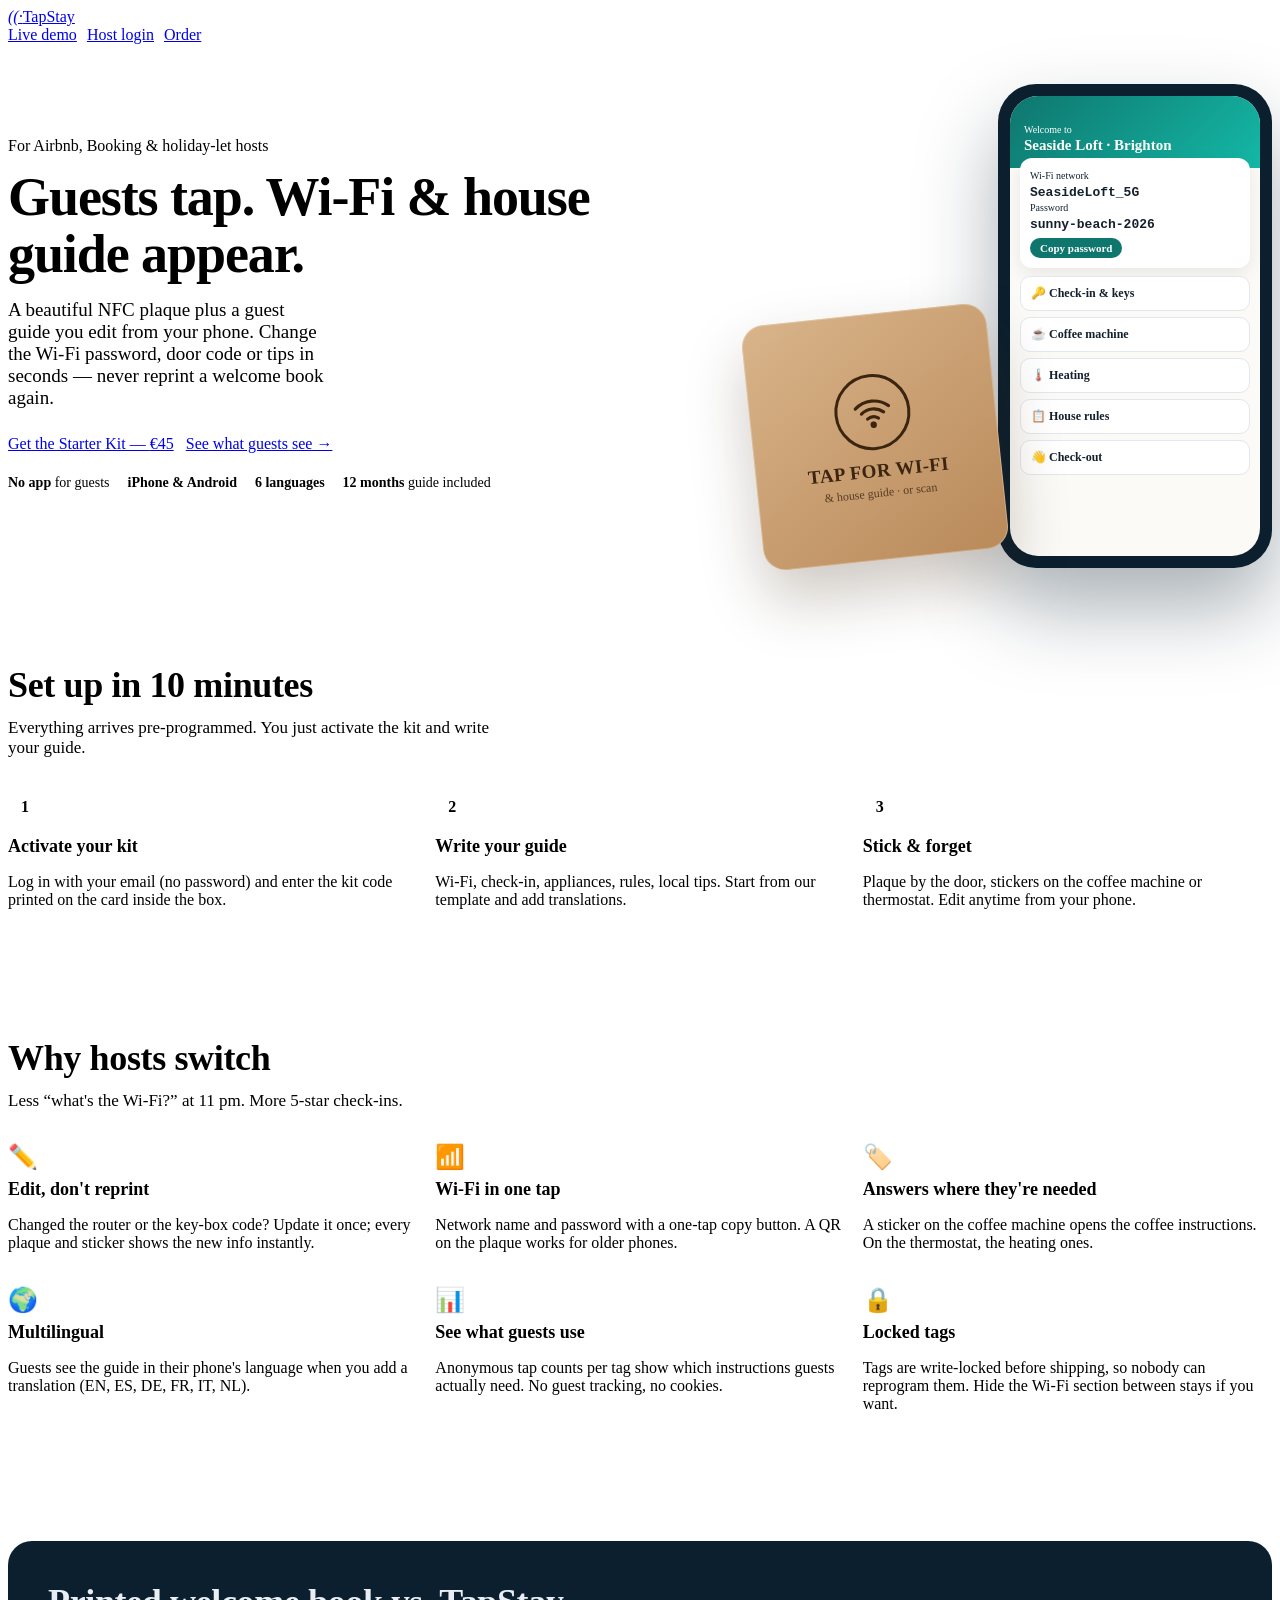
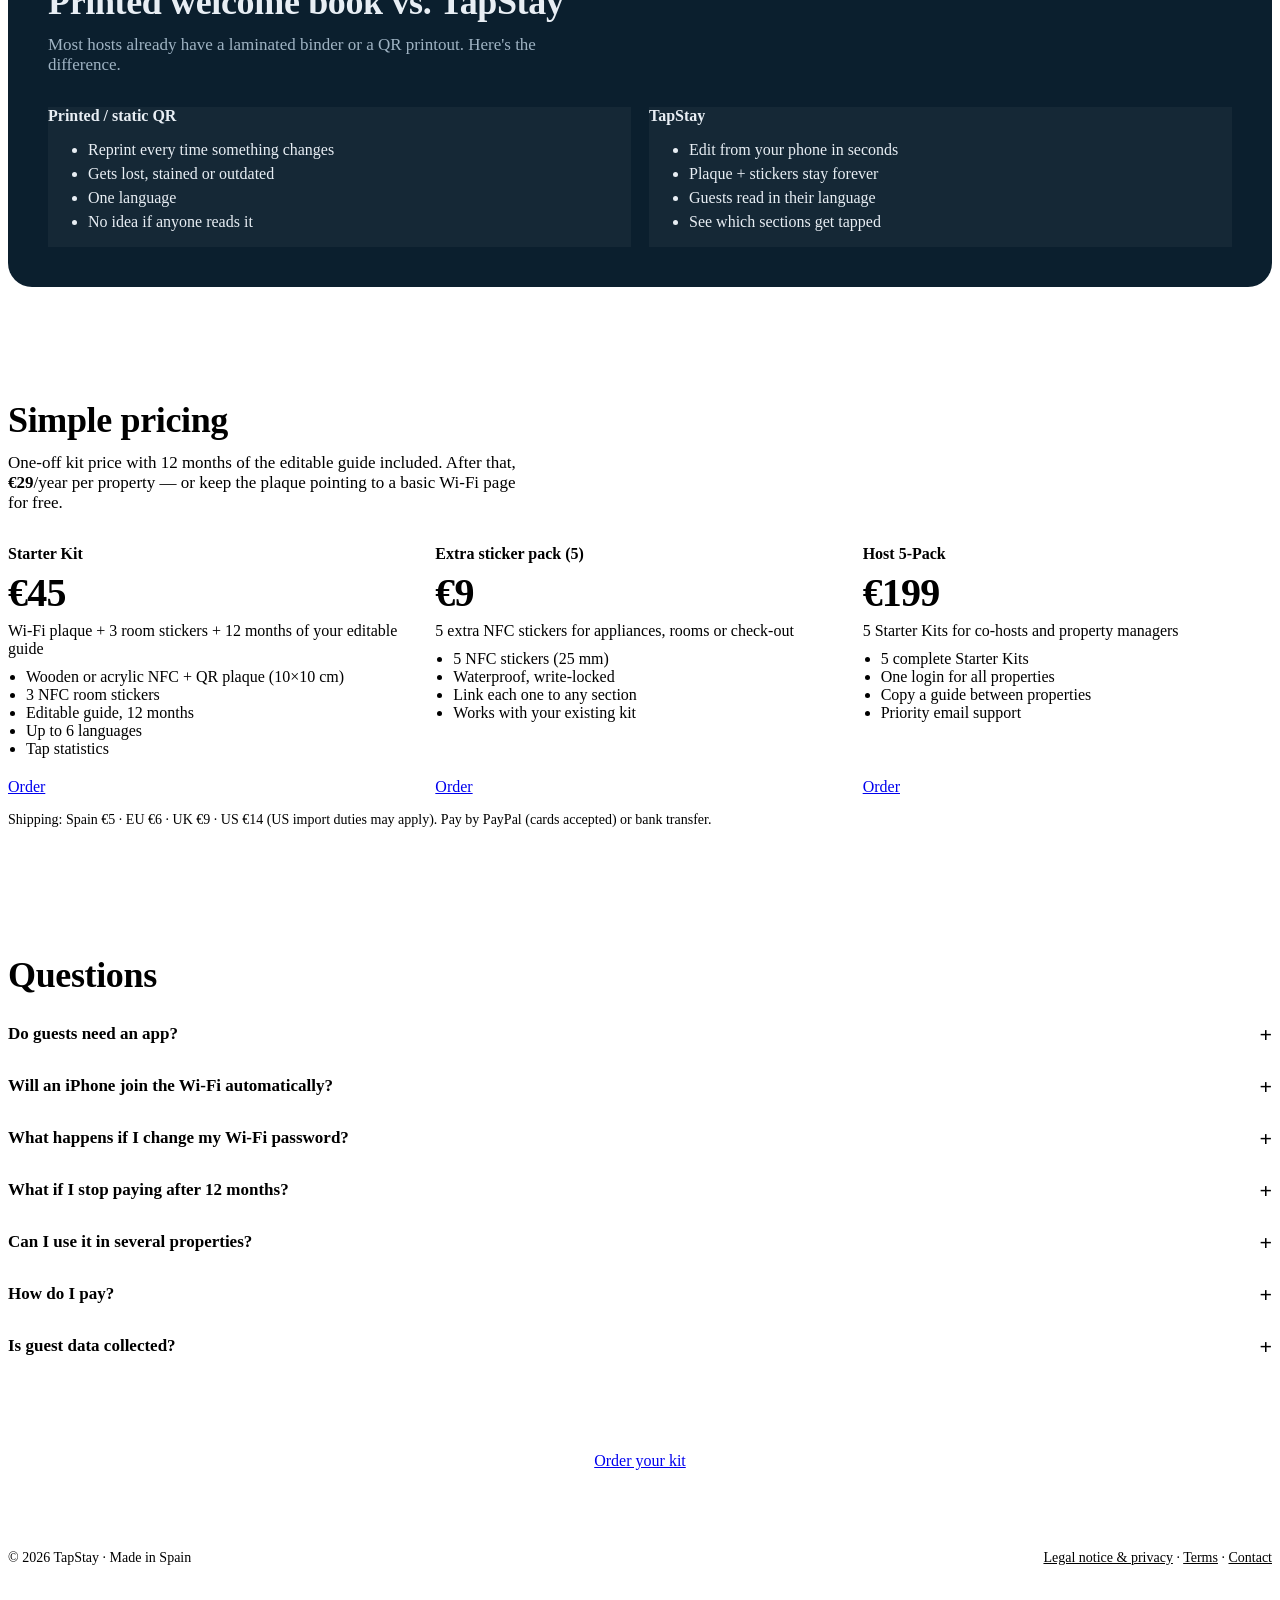
==== index.html @ 1cbeab8a "Add files via upload" ====
<!doctype html>
<html lang="en">
<head>
<meta charset="utf-8">
<meta name="viewport" content="width=device-width,initial-scale=1">
<title>TapStay — NFC Wi-Fi plaque & editable guest guide for Airbnb hosts</title>
<meta name="description" content="Guests tap their phone to get your Wi-Fi password and house guide. You update everything from your phone — no reprinting. NFC plaque + editable digital guidebook for vacation rentals.">
<link rel="preconnect" href="https://fonts.googleapis.com">
<link href="https://fonts.googleapis.com/css2?family=Inter:wght@400;500;600;700;800&display=swap" rel="stylesheet">
<link rel="stylesheet" href="assets/style.css">
<style>
  .hero{padding:40px 0 64px;display:grid;grid-template-columns:1.15fr .85fr;gap:40px;align-items:center}
  @media (max-width:860px){.hero{grid-template-columns:1fr;padding-top:16px}}
  .hero h1{font-size:clamp(34px,5vw,54px);line-height:1.05;letter-spacing:-.02em;margin:14px 0 16px}
  .hero h1 span{color:var(--brand)}
  .hero p.lead{font-size:19px;color:var(--muted);max-width:34ch;margin:0 0 26px}
  .cta{display:flex;gap:12px;flex-wrap:wrap;align-items:center}
  .trust{margin-top:22px;display:flex;gap:18px;flex-wrap:wrap;font-size:14px;color:var(--muted)}
  .trust b{color:var(--ink)}
  .stage{position:relative;height:460px}
  .plaque{position:absolute;left:0;top:230px;z-index:2;width:210px;height:210px;border-radius:22px;background:linear-gradient(145deg,#d9b48a,#b98a5a);box-shadow:0 30px 60px rgba(60,35,10,.25),inset 0 0 0 1px rgba(255,255,255,.25);transform:rotate(-6deg);display:flex;flex-direction:column;align-items:center;justify-content:center;color:#3b2410;text-align:center;padding:18px}
  .plaque .nfc{width:70px;height:70px;border-radius:50%;border:3px solid #3b2410;display:flex;align-items:center;justify-content:center;margin-bottom:10px}
  .plaque b{font-size:19px;letter-spacing:.02em}.plaque small{font-size:12px;opacity:.8;margin-top:4px}
  .phone{position:absolute;right:0;top:0;width:250px;height:460px;border-radius:38px;background:#0b1f2e;padding:12px;box-shadow:0 40px 80px rgba(11,31,46,.35)}
  .screen{width:100%;height:100%;border-radius:28px;background:#fbfaf7;overflow:hidden;font-size:12px;color:#14202c}
  .screen .sh{background:linear-gradient(135deg,#0f766e,#14b8a6);color:#fff;padding:26px 14px 14px}
  .screen .sh b{display:block;font-size:15px}
  .screen .wifi{margin:-10px 10px 8px;background:#fff;border-radius:12px;padding:10px;box-shadow:0 6px 18px rgba(0,0,0,.08)}
  .screen .wifi code{display:block;font-size:13px;font-weight:700;margin-top:2px}
  .screen .copy{display:inline-block;margin-top:6px;background:#0f766e;color:#fff;border-radius:99px;padding:4px 10px;font-weight:700;font-size:11px}
  .screen .item{margin:6px 10px;background:#fff;border-radius:10px;padding:9px 10px;border:1px solid #e2e7ee;display:flex;gap:8px;align-items:center;font-weight:600}
  .waves{position:absolute;left:150px;top:180px;z-index:3;width:90px;height:90px}
  .waves span{position:absolute;inset:0;border:2px solid var(--brand-2);border-radius:50%;animation:ping 2.4s infinite;opacity:0}
  .waves span:nth-child(2){animation-delay:.8s}.waves span:nth-child(3){animation-delay:1.6s}
  @keyframes ping{0%{transform:scale(.3);opacity:.9}100%{transform:scale(1.4);opacity:0}}
  @media (prefers-reduced-motion:reduce){.waves span{animation:none;opacity:.3}}
  @media (max-width:520px){.stage{height:420px;transform:scale(.88);transform-origin:top center}}
  section{padding:56px 0}
  h2{font-size:clamp(26px,3.4vw,36px);letter-spacing:-.01em;margin:0 0 12px}
  .sub{color:var(--muted);max-width:60ch;margin:0 0 32px;font-size:17px}
  .grid3{display:grid;grid-template-columns:repeat(3,1fr);gap:18px}
  @media (max-width:860px){.grid3{grid-template-columns:1fr}}
  .step .n{width:34px;height:34px;border-radius:50%;background:var(--soft);color:var(--brand);font-weight:800;display:flex;align-items:center;justify-content:center;margin-bottom:12px}
  .step h3,.feat h3{margin:0 0 6px;font-size:18px}
  .feat .ic{font-size:24px;margin-bottom:8px}
  .band{background:#0b1f2e;color:#e8eef4;border-radius:24px;padding:40px}
  .band .sub{color:#9fb3c3}
  .compare{display:grid;grid-template-columns:1fr 1fr;gap:18px}
  @media (max-width:760px){.compare{grid-template-columns:1fr}.band{padding:24px}}
  .compare .card{background:rgba(255,255,255,.04);border-color:rgba(255,255,255,.1);box-shadow:none;color:#e8eef4}
  .compare li{margin:6px 0}
  .price{display:flex;flex-direction:column}
  .price .amt{font-size:40px;font-weight:800;letter-spacing:-.02em;margin:6px 0}
  .price ul{padding-left:18px;margin:10px 0 20px;flex:1}
  .price.best{border:2px solid var(--brand);position:relative}
  .price.best:before{content:"Most popular";position:absolute;top:-12px;left:20px;background:var(--brand);color:#fff;font-size:12px;font-weight:700;padding:3px 10px;border-radius:99px}
  details{border-bottom:1px solid var(--line);padding:16px 0}
  summary{cursor:pointer;font-weight:700;font-size:17px;list-style:none}
  summary::-webkit-details-marker{display:none}
  summary:after{content:"+";float:right;color:var(--brand);font-size:22px;line-height:1}
  details[open] summary:after{content:"–"}
  details p{color:var(--muted);margin:10px 0 0}
  footer{padding:40px 0;color:var(--muted);font-size:14px;border-top:1px solid var(--line);margin-top:40px}
  footer a{color:var(--muted)}
</style>
</head>
<body>
<div class="wrap">
  <header class="topbar">
    <a class="logo" href="./"><i>((·</i><span class="brand-name">TapStay</span></a>
    <nav style="display:flex;gap:10px;align-items:center">
      <a href="g.html?t=demo" class="btn ghost small">Live demo</a>
      <a href="panel.html" class="btn ghost small">Host login</a>
      <a href="order.html" class="btn small">Order</a>
    </nav>
  </header>

  <div class="hero">
    <div>
      <span class="pill">For Airbnb, Booking & holiday-let hosts</span>
      <h1>Guests tap. <span>Wi-Fi & house guide</span> appear.</h1>
      <p class="lead">A beautiful NFC plaque plus a guest guide you edit from your phone. Change the Wi-Fi password, door code or tips in seconds — never reprint a welcome book again.</p>
      <div class="cta">
        <a class="btn" href="order.html">Get the Starter Kit — <span class="p-starter">€45</span></a>
        <a class="btn ghost" href="g.html?t=demo">See what guests see →</a>
      </div>
      <div class="trust">
        <span><b>No app</b> for guests</span><span><b>iPhone & Android</b></span><span><b>6 languages</b></span><span><b>12 months</b> guide included</span>
      </div>
    </div>
    <div class="stage" aria-hidden="true">
      <div class="plaque">
        <div class="nfc"><svg width="38" height="38" viewBox="0 0 24 24" fill="none" stroke="#3b2410" stroke-width="2" stroke-linecap="round"><path d="M5 12.55a11 11 0 0 1 14.08 0"/><path d="M1.42 9a16 16 0 0 1 21.16 0"/><path d="M8.53 16.11a6 6 0 0 1 6.95 0"/><circle cx="12" cy="20" r="1"/></svg></div>
        <b>TAP FOR WI-FI</b><small>& house guide · or scan</small>
      </div>
      <div class="waves"><span></span><span></span><span></span></div>
      <div class="phone"><div class="screen">
        <div class="sh"><small>Welcome to</small><b>Seaside Loft · Brighton</b></div>
        <div class="wifi"><small>Wi-Fi network</small><code>SeasideLoft_5G</code><small>Password</small><code>sunny-beach-2026</code><span class="copy">Copy password</span></div>
        <div class="item">🔑 Check-in & keys</div><div class="item">☕ Coffee machine</div><div class="item">🌡️ Heating</div><div class="item">📋 House rules</div><div class="item">👋 Check-out</div>
      </div></div>
    </div>
  </div>
</div>

<section id="how"><div class="wrap">
  <h2>Set up in 10 minutes</h2>
  <p class="sub">Everything arrives pre-programmed. You just activate the kit and write your guide.</p>
  <div class="grid3">
    <div class="card step"><div class="n">1</div><h3>Activate your kit</h3><p class="muted">Log in with your email (no password) and enter the kit code printed on the card inside the box.</p></div>
    <div class="card step"><div class="n">2</div><h3>Write your guide</h3><p class="muted">Wi-Fi, check-in, appliances, rules, local tips. Start from our template and add translations.</p></div>
    <div class="card step"><div class="n">3</div><h3>Stick & forget</h3><p class="muted">Plaque by the door, stickers on the coffee machine or thermostat. Edit anytime from your phone.</p></div>
  </div>
</div></section>

<section><div class="wrap">
  <h2>Why hosts switch</h2>
  <p class="sub">Less “what's the Wi-Fi?” at 11 pm. More 5-star check-ins.</p>
  <div class="grid3">
    <div class="card feat"><div class="ic">✏️</div><h3>Edit, don't reprint</h3><p class="muted">Changed the router or the key-box code? Update it once; every plaque and sticker shows the new info instantly.</p></div>
    <div class="card feat"><div class="ic">📶</div><h3>Wi-Fi in one tap</h3><p class="muted">Network name and password with a one-tap copy button. A QR on the plaque works for older phones.</p></div>
    <div class="card feat"><div class="ic">🏷️</div><h3>Answers where they're needed</h3><p class="muted">A sticker on the coffee machine opens the coffee instructions. On the thermostat, the heating ones.</p></div>
    <div class="card feat"><div class="ic">🌍</div><h3>Multilingual</h3><p class="muted">Guests see the guide in their phone's language when you add a translation (EN, ES, DE, FR, IT, NL).</p></div>
    <div class="card feat"><div class="ic">📊</div><h3>See what guests use</h3><p class="muted">Anonymous tap counts per tag show which instructions guests actually need. No guest tracking, no cookies.</p></div>
    <div class="card feat"><div class="ic">🔒</div><h3>Locked tags</h3><p class="muted">Tags are write-locked before shipping, so nobody can reprogram them. Hide the Wi-Fi section between stays if you want.</p></div>
  </div>
</div></section>

<section><div class="wrap">
  <div class="band">
    <h2>Printed welcome book vs. TapStay</h2>
    <p class="sub">Most hosts already have a laminated binder or a QR printout. Here's the difference.</p>
    <div class="compare">
      <div class="card"><b>Printed / static QR</b><ul><li>Reprint every time something changes</li><li>Gets lost, stained or outdated</li><li>One language</li><li>No idea if anyone reads it</li></ul></div>
      <div class="card"><b>TapStay</b><ul><li>Edit from your phone in seconds</li><li>Plaque + stickers stay forever</li><li>Guests read in their language</li><li>See which sections get tapped</li></ul></div>
    </div>
  </div>
</div></section>

<section id="pricing"><div class="wrap">
  <h2>Simple pricing</h2>
  <p class="sub">One-off kit price with 12 months of the editable guide included. After that, <b class="p-renew">€29</b>/year per property — or keep the plaque pointing to a basic Wi-Fi page for free.</p>
  <div class="grid3" id="price-grid"></div>
  <p class="muted" style="margin-top:16px;font-size:14px">Shipping: Spain <span class="s-ES"></span> · EU <span class="s-EU"></span> · UK <span class="s-UK"></span> · US <span class="s-US"></span> (US import duties may apply). Pay by PayPal (cards accepted) or bank transfer.</p>
</div></section>

<section id="faq"><div class="wrap narrow">
  <h2>Questions</h2>
  <details><summary>Do guests need an app?</summary><p>No. Any iPhone from XS (2018) onwards and almost every Android phone reads NFC natively — they just hold the phone near the plaque. Older phones can scan the QR code printed on it.</p></details>
  <details><summary>Will an iPhone join the Wi-Fi automatically?</summary><p>iPhones open the guide page and the password is copied with one tap. Android and iPhone users can also scan a Wi-Fi QR. We keep the plaque pointing to your guide so it never breaks when you change the password.</p></details>
  <details><summary>What happens if I change my Wi-Fi password?</summary><p>Log in, change it, save. Every tag shows the new password immediately — nothing to reprint or reprogram.</p></details>
  <details><summary>What if I stop paying after 12 months?</summary><p>Your plaque keeps working and shows a basic page with your Wi-Fi details. The full multi-section guide, stickers and statistics need the €29/year renewal.</p></details>
  <details><summary>Can I use it in several properties?</summary><p>Yes — each kit is one property. The Host 5-Pack is designed for co-hosts and managers.</p></details>
  <details><summary>How do I pay?</summary><p>PayPal (you can pay with a debit or credit card without a PayPal account) or SEPA bank transfer. Spanish customers can also use Bizum. Kits are made to order and ship within 3–5 working days after payment.</p></details>
  <details><summary>Is guest data collected?</summary><p>No. We count taps anonymously per tag (no IP addresses, no cookies). See our <a href="legal.html">privacy policy</a>.</p></details>
</div></section>

<div class="wrap" style="text-align:center;padding:24px 16px 0">
  <a class="btn" href="order.html">Order your kit</a>
</div>

<footer><div class="wrap" style="display:flex;justify-content:space-between;gap:16px;flex-wrap:wrap">
  <span>© <span id="y"></span> <span class="brand-name">TapStay</span> · Made in Spain</span>
  <span><a href="legal.html">Legal notice & privacy</a> · <a href="legal.html#terms">Terms</a> · <a class="mail" href="#">Contact</a></span>
</div></footer>

<script src="config.js"></script>
<script>
  const C = window.APP_CONFIG;
  const m = n => new Intl.NumberFormat('en-IE',{style:'currency',currency:C.CURRENCY,maximumFractionDigits:0}).format(n);
  document.querySelectorAll('.brand-name').forEach(e => e.textContent = C.BRAND);
  document.title = document.title.replace('TapStay', C.BRAND);
  document.getElementById('y').textContent = new Date().getFullYear();
  document.querySelectorAll('.mail').forEach(a => a.href = 'mailto:' + C.CONTACT_EMAIL);
  document.querySelector('.p-starter').textContent = m(C.PRODUCTS.find(p=>p.id==='starter').price);
  document.querySelector('.p-renew').textContent = m(C.RENEWAL_PRICE);
  ['ES','EU','UK','US'].forEach(k => document.querySelector('.s-'+k).textContent = m(C.SHIPPING[k]));
  const extras = {
    starter: ['Wooden or acrylic NFC + QR plaque (10×10 cm)','3 NFC room stickers','Editable guide, 12 months','Up to 6 languages','Tap statistics'],
    stickers: ['5 NFC stickers (25 mm)','Waterproof, write-locked','Link each one to any section','Works with your existing kit'],
    pro5: ['5 complete Starter Kits','One login for all properties','Copy a guide between properties','Priority email support']
  };
  document.getElementById('price-grid').innerHTML = C.PRODUCTS.map(p => `
    <div class="card price ${p.id==='starter'?'best':''}">
      <b>${p.name}</b><div class="amt">${m(p.price)}</div><span class="muted">${p.desc}</span>
      <ul>${(extras[p.id]||[]).map(x=>`<li>${x}</li>`).join('')}</ul>
      <a class="btn ${p.id==='starter'?'':'ghost'}" href="order.html?p=${p.id}">Order</a>
    </div>`).join('');
</script>
</body>
</html>
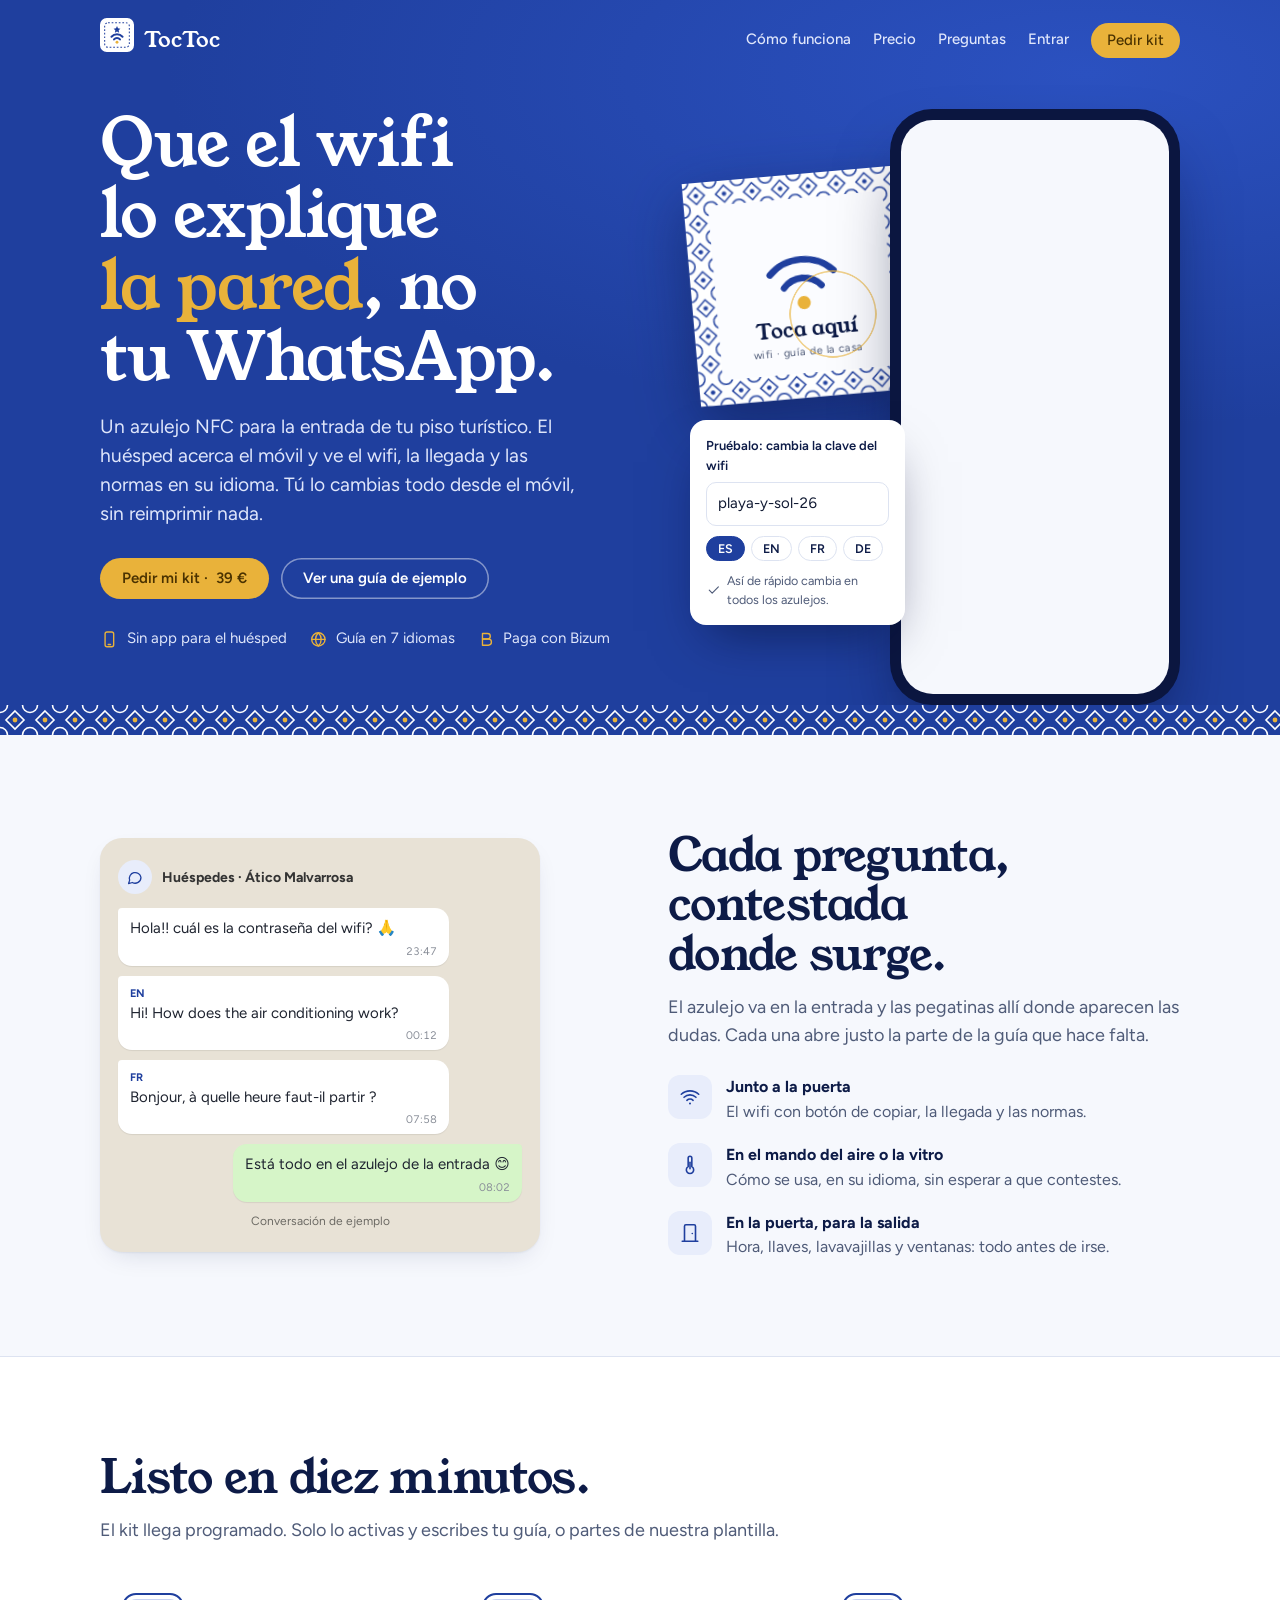
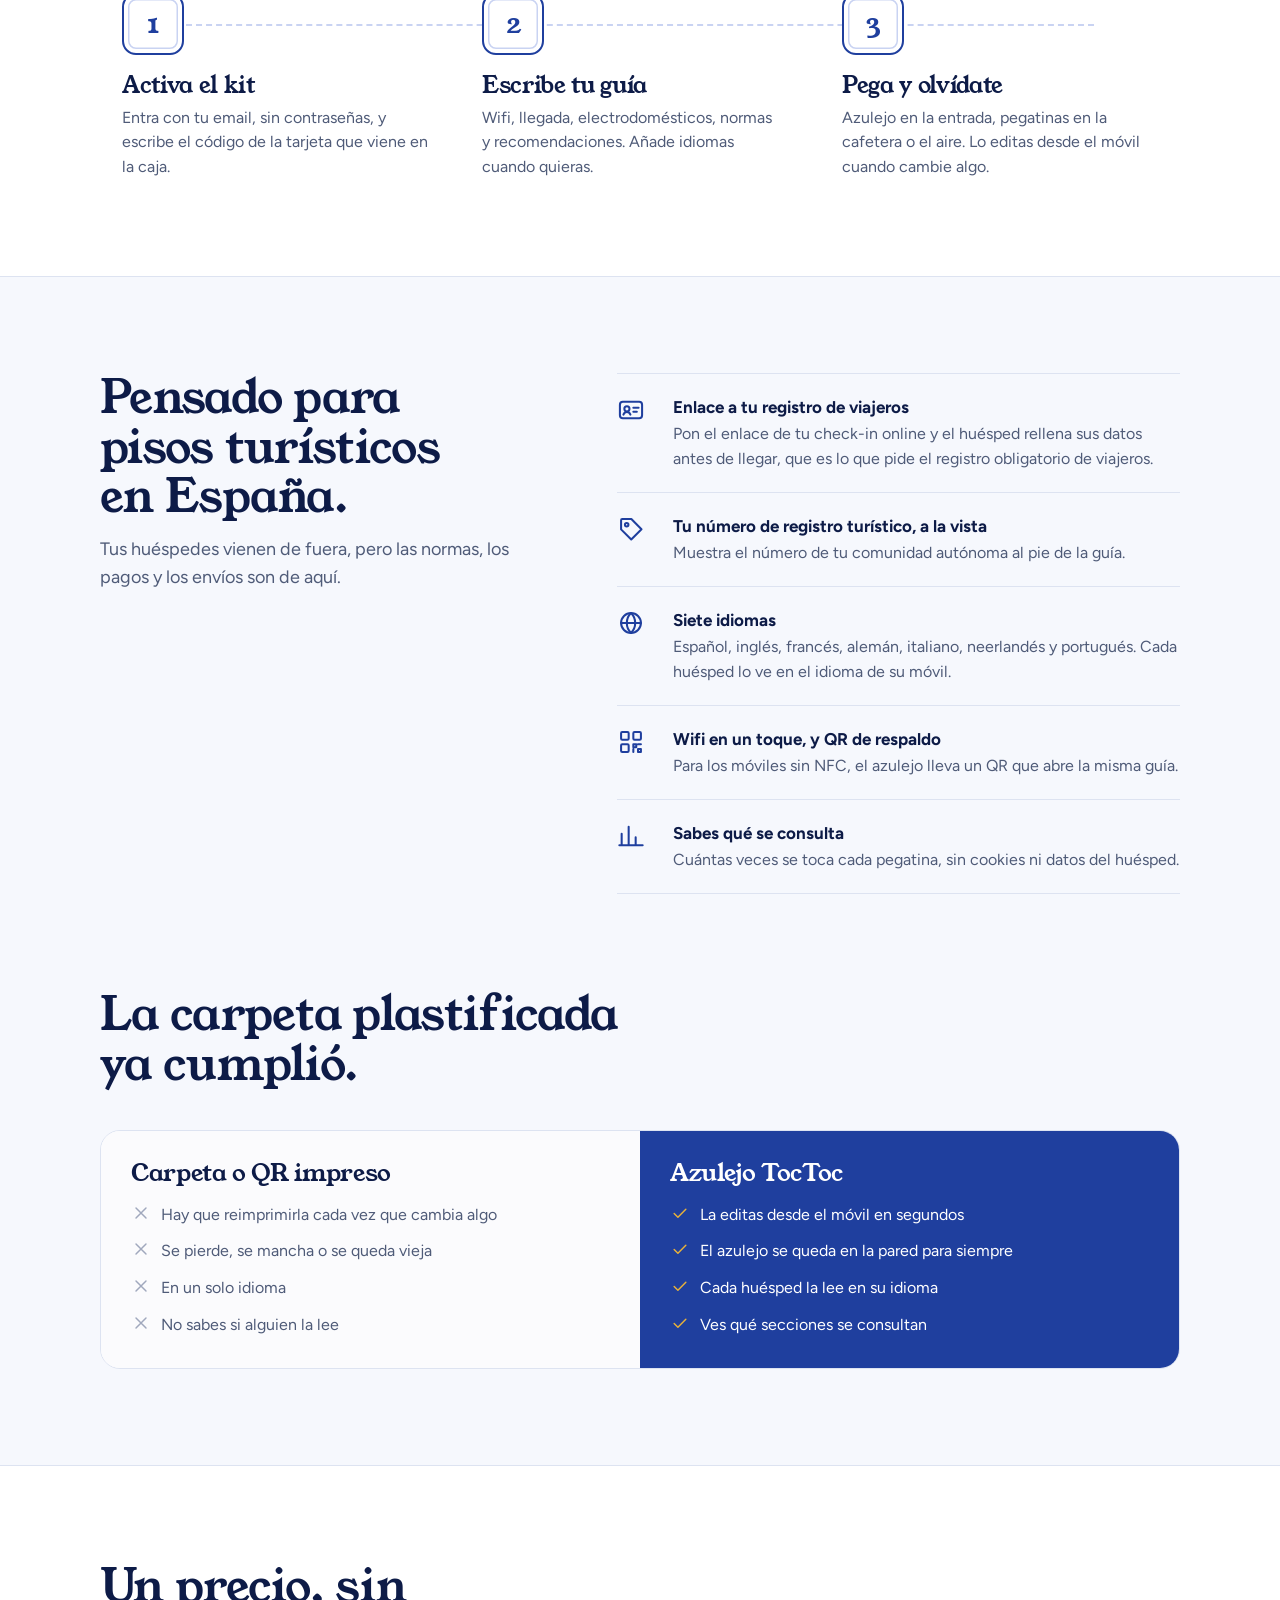
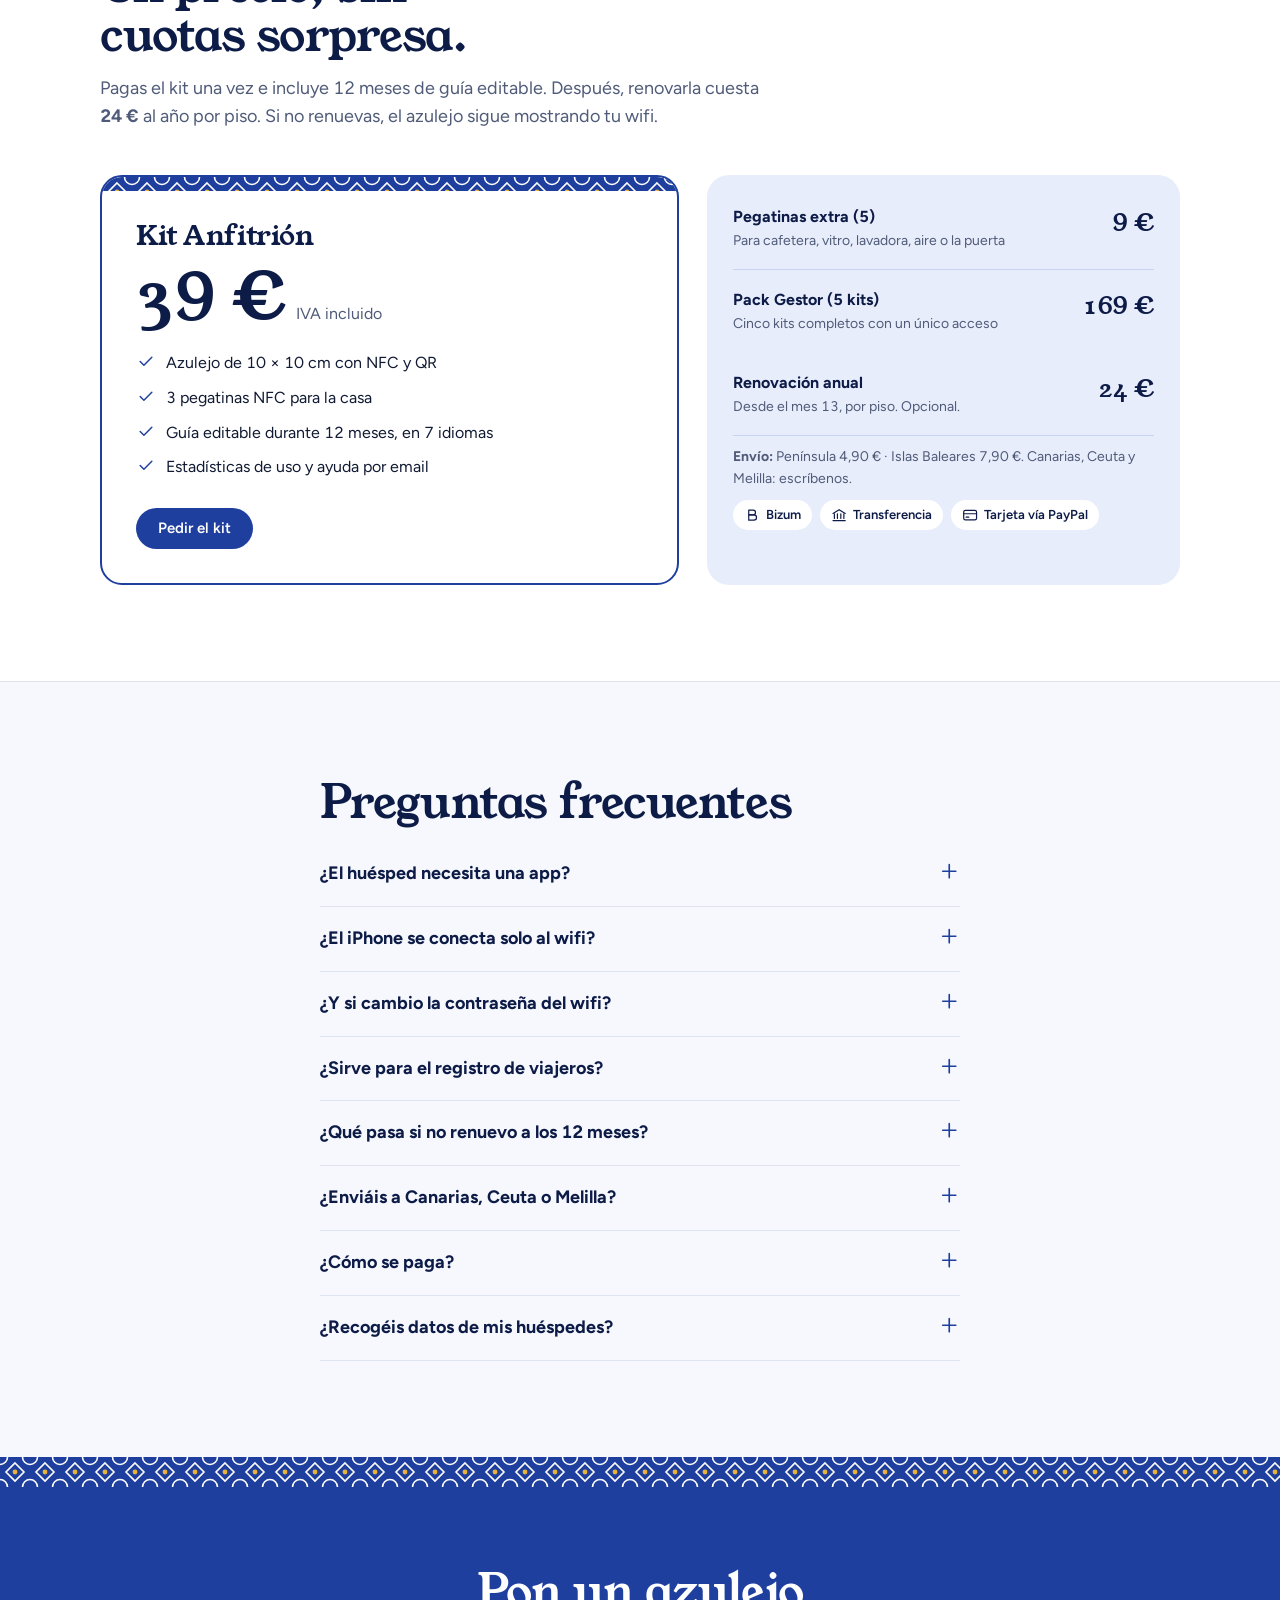
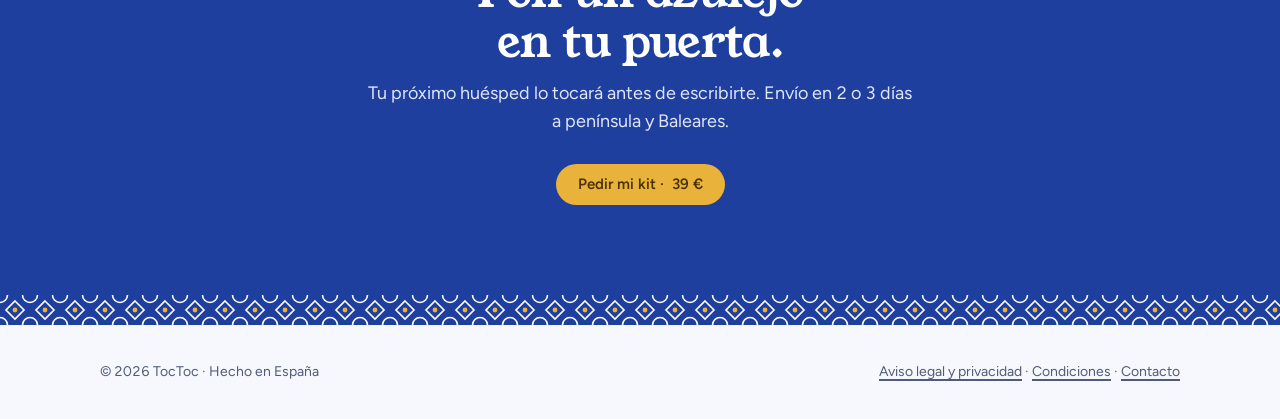
==== commit ff66074a: "Añade redirección de la raíz a la web del kit (para GitHub Pages) Co-Authored-By: Claude Opus 5.5 <n" ====
--- a/index.html
+++ b/index.html
@@ -1,191 +1,5 @@
 <!doctype html>
-<html lang="en">
-<head>
-<meta charset="utf-8">
-<meta name="viewport" content="width=device-width,initial-scale=1">
-<title>TapStay — NFC Wi-Fi plaque & editable guest guide for Airbnb hosts</title>
-<meta name="description" content="Guests tap their phone to get your Wi-Fi password and house guide. You update everything from your phone — no reprinting. NFC plaque + editable digital guidebook for vacation rentals.">
-<link rel="preconnect" href="https://fonts.googleapis.com">
-<link href="https://fonts.googleapis.com/css2?family=Inter:wght@400;500;600;700;800&display=swap" rel="stylesheet">
-<link rel="stylesheet" href="assets/style.css">
-<style>
-  .hero{padding:40px 0 64px;display:grid;grid-template-columns:1.15fr .85fr;gap:40px;align-items:center}
-  @media (max-width:860px){.hero{grid-template-columns:1fr;padding-top:16px}}
-  .hero h1{font-size:clamp(34px,5vw,54px);line-height:1.05;letter-spacing:-.02em;margin:14px 0 16px}
-  .hero h1 span{color:var(--brand)}
-  .hero p.lead{font-size:19px;color:var(--muted);max-width:34ch;margin:0 0 26px}
-  .cta{display:flex;gap:12px;flex-wrap:wrap;align-items:center}
-  .trust{margin-top:22px;display:flex;gap:18px;flex-wrap:wrap;font-size:14px;color:var(--muted)}
-  .trust b{color:var(--ink)}
-  .stage{position:relative;height:460px}
-  .plaque{position:absolute;left:0;top:230px;z-index:2;width:210px;height:210px;border-radius:22px;background:linear-gradient(145deg,#d9b48a,#b98a5a);box-shadow:0 30px 60px rgba(60,35,10,.25),inset 0 0 0 1px rgba(255,255,255,.25);transform:rotate(-6deg);display:flex;flex-direction:column;align-items:center;justify-content:center;color:#3b2410;text-align:center;padding:18px}
-  .plaque .nfc{width:70px;height:70px;border-radius:50%;border:3px solid #3b2410;display:flex;align-items:center;justify-content:center;margin-bottom:10px}
-  .plaque b{font-size:19px;letter-spacing:.02em}.plaque small{font-size:12px;opacity:.8;margin-top:4px}
-  .phone{position:absolute;right:0;top:0;width:250px;height:460px;border-radius:38px;background:#0b1f2e;padding:12px;box-shadow:0 40px 80px rgba(11,31,46,.35)}
-  .screen{width:100%;height:100%;border-radius:28px;background:#fbfaf7;overflow:hidden;font-size:12px;color:#14202c}
-  .screen .sh{background:linear-gradient(135deg,#0f766e,#14b8a6);color:#fff;padding:26px 14px 14px}
-  .screen .sh b{display:block;font-size:15px}
-  .screen .wifi{margin:-10px 10px 8px;background:#fff;border-radius:12px;padding:10px;box-shadow:0 6px 18px rgba(0,0,0,.08)}
-  .screen .wifi code{display:block;font-size:13px;font-weight:700;margin-top:2px}
-  .screen .copy{display:inline-block;margin-top:6px;background:#0f766e;color:#fff;border-radius:99px;padding:4px 10px;font-weight:700;font-size:11px}
-  .screen .item{margin:6px 10px;background:#fff;border-radius:10px;padding:9px 10px;border:1px solid #e2e7ee;display:flex;gap:8px;align-items:center;font-weight:600}
-  .waves{position:absolute;left:150px;top:180px;z-index:3;width:90px;height:90px}
-  .waves span{position:absolute;inset:0;border:2px solid var(--brand-2);border-radius:50%;animation:ping 2.4s infinite;opacity:0}
-  .waves span:nth-child(2){animation-delay:.8s}.waves span:nth-child(3){animation-delay:1.6s}
-  @keyframes ping{0%{transform:scale(.3);opacity:.9}100%{transform:scale(1.4);opacity:0}}
-  @media (prefers-reduced-motion:reduce){.waves span{animation:none;opacity:.3}}
-  @media (max-width:520px){.stage{height:420px;transform:scale(.88);transform-origin:top center}}
-  section{padding:56px 0}
-  h2{font-size:clamp(26px,3.4vw,36px);letter-spacing:-.01em;margin:0 0 12px}
-  .sub{color:var(--muted);max-width:60ch;margin:0 0 32px;font-size:17px}
-  .grid3{display:grid;grid-template-columns:repeat(3,1fr);gap:18px}
-  @media (max-width:860px){.grid3{grid-template-columns:1fr}}
-  .step .n{width:34px;height:34px;border-radius:50%;background:var(--soft);color:var(--brand);font-weight:800;display:flex;align-items:center;justify-content:center;margin-bottom:12px}
-  .step h3,.feat h3{margin:0 0 6px;font-size:18px}
-  .feat .ic{font-size:24px;margin-bottom:8px}
-  .band{background:#0b1f2e;color:#e8eef4;border-radius:24px;padding:40px}
-  .band .sub{color:#9fb3c3}
-  .compare{display:grid;grid-template-columns:1fr 1fr;gap:18px}
-  @media (max-width:760px){.compare{grid-template-columns:1fr}.band{padding:24px}}
-  .compare .card{background:rgba(255,255,255,.04);border-color:rgba(255,255,255,.1);box-shadow:none;color:#e8eef4}
-  .compare li{margin:6px 0}
-  .price{display:flex;flex-direction:column}
-  .price .amt{font-size:40px;font-weight:800;letter-spacing:-.02em;margin:6px 0}
-  .price ul{padding-left:18px;margin:10px 0 20px;flex:1}
-  .price.best{border:2px solid var(--brand);position:relative}
-  .price.best:before{content:"Most popular";position:absolute;top:-12px;left:20px;background:var(--brand);color:#fff;font-size:12px;font-weight:700;padding:3px 10px;border-radius:99px}
-  details{border-bottom:1px solid var(--line);padding:16px 0}
-  summary{cursor:pointer;font-weight:700;font-size:17px;list-style:none}
-  summary::-webkit-details-marker{display:none}
-  summary:after{content:"+";float:right;color:var(--brand);font-size:22px;line-height:1}
-  details[open] summary:after{content:"–"}
-  details p{color:var(--muted);margin:10px 0 0}
-  footer{padding:40px 0;color:var(--muted);font-size:14px;border-top:1px solid var(--line);margin-top:40px}
-  footer a{color:var(--muted)}
-</style>
-</head>
-<body>
-<div class="wrap">
-  <header class="topbar">
-    <a class="logo" href="./"><i>((·</i><span class="brand-name">TapStay</span></a>
-    <nav style="display:flex;gap:10px;align-items:center">
-      <a href="g.html?t=demo" class="btn ghost small">Live demo</a>
-      <a href="panel.html" class="btn ghost small">Host login</a>
-      <a href="order.html" class="btn small">Order</a>
-    </nav>
-  </header>
-
-  <div class="hero">
-    <div>
-      <span class="pill">For Airbnb, Booking & holiday-let hosts</span>
-      <h1>Guests tap. <span>Wi-Fi & house guide</span> appear.</h1>
-      <p class="lead">A beautiful NFC plaque plus a guest guide you edit from your phone. Change the Wi-Fi password, door code or tips in seconds — never reprint a welcome book again.</p>
-      <div class="cta">
-        <a class="btn" href="order.html">Get the Starter Kit — <span class="p-starter">€45</span></a>
-        <a class="btn ghost" href="g.html?t=demo">See what guests see →</a>
-      </div>
-      <div class="trust">
-        <span><b>No app</b> for guests</span><span><b>iPhone & Android</b></span><span><b>6 languages</b></span><span><b>12 months</b> guide included</span>
-      </div>
-    </div>
-    <div class="stage" aria-hidden="true">
-      <div class="plaque">
-        <div class="nfc"><svg width="38" height="38" viewBox="0 0 24 24" fill="none" stroke="#3b2410" stroke-width="2" stroke-linecap="round"><path d="M5 12.55a11 11 0 0 1 14.08 0"/><path d="M1.42 9a16 16 0 0 1 21.16 0"/><path d="M8.53 16.11a6 6 0 0 1 6.95 0"/><circle cx="12" cy="20" r="1"/></svg></div>
-        <b>TAP FOR WI-FI</b><small>& house guide · or scan</small>
-      </div>
-      <div class="waves"><span></span><span></span><span></span></div>
-      <div class="phone"><div class="screen">
-        <div class="sh"><small>Welcome to</small><b>Seaside Loft · Brighton</b></div>
-        <div class="wifi"><small>Wi-Fi network</small><code>SeasideLoft_5G</code><small>Password</small><code>sunny-beach-2026</code><span class="copy">Copy password</span></div>
-        <div class="item">🔑 Check-in & keys</div><div class="item">☕ Coffee machine</div><div class="item">🌡️ Heating</div><div class="item">📋 House rules</div><div class="item">👋 Check-out</div>
-      </div></div>
-    </div>
-  </div>
-</div>
-
-<section id="how"><div class="wrap">
-  <h2>Set up in 10 minutes</h2>
-  <p class="sub">Everything arrives pre-programmed. You just activate the kit and write your guide.</p>
-  <div class="grid3">
-    <div class="card step"><div class="n">1</div><h3>Activate your kit</h3><p class="muted">Log in with your email (no password) and enter the kit code printed on the card inside the box.</p></div>
-    <div class="card step"><div class="n">2</div><h3>Write your guide</h3><p class="muted">Wi-Fi, check-in, appliances, rules, local tips. Start from our template and add translations.</p></div>
-    <div class="card step"><div class="n">3</div><h3>Stick & forget</h3><p class="muted">Plaque by the door, stickers on the coffee machine or thermostat. Edit anytime from your phone.</p></div>
-  </div>
-</div></section>
-
-<section><div class="wrap">
-  <h2>Why hosts switch</h2>
-  <p class="sub">Less “what's the Wi-Fi?” at 11 pm. More 5-star check-ins.</p>
-  <div class="grid3">
-    <div class="card feat"><div class="ic">✏️</div><h3>Edit, don't reprint</h3><p class="muted">Changed the router or the key-box code? Update it once; every plaque and sticker shows the new info instantly.</p></div>
-    <div class="card feat"><div class="ic">📶</div><h3>Wi-Fi in one tap</h3><p class="muted">Network name and password with a one-tap copy button. A QR on the plaque works for older phones.</p></div>
-    <div class="card feat"><div class="ic">🏷️</div><h3>Answers where they're needed</h3><p class="muted">A sticker on the coffee machine opens the coffee instructions. On the thermostat, the heating ones.</p></div>
-    <div class="card feat"><div class="ic">🌍</div><h3>Multilingual</h3><p class="muted">Guests see the guide in their phone's language when you add a translation (EN, ES, DE, FR, IT, NL).</p></div>
-    <div class="card feat"><div class="ic">📊</div><h3>See what guests use</h3><p class="muted">Anonymous tap counts per tag show which instructions guests actually need. No guest tracking, no cookies.</p></div>
-    <div class="card feat"><div class="ic">🔒</div><h3>Locked tags</h3><p class="muted">Tags are write-locked before shipping, so nobody can reprogram them. Hide the Wi-Fi section between stays if you want.</p></div>
-  </div>
-</div></section>
-
-<section><div class="wrap">
-  <div class="band">
-    <h2>Printed welcome book vs. TapStay</h2>
-    <p class="sub">Most hosts already have a laminated binder or a QR printout. Here's the difference.</p>
-    <div class="compare">
-      <div class="card"><b>Printed / static QR</b><ul><li>Reprint every time something changes</li><li>Gets lost, stained or outdated</li><li>One language</li><li>No idea if anyone reads it</li></ul></div>
-      <div class="card"><b>TapStay</b><ul><li>Edit from your phone in seconds</li><li>Plaque + stickers stay forever</li><li>Guests read in their language</li><li>See which sections get tapped</li></ul></div>
-    </div>
-  </div>
-</div></section>
-
-<section id="pricing"><div class="wrap">
-  <h2>Simple pricing</h2>
-  <p class="sub">One-off kit price with 12 months of the editable guide included. After that, <b class="p-renew">€29</b>/year per property — or keep the plaque pointing to a basic Wi-Fi page for free.</p>
-  <div class="grid3" id="price-grid"></div>
-  <p class="muted" style="margin-top:16px;font-size:14px">Shipping: Spain <span class="s-ES"></span> · EU <span class="s-EU"></span> · UK <span class="s-UK"></span> · US <span class="s-US"></span> (US import duties may apply). Pay by PayPal (cards accepted) or bank transfer.</p>
-</div></section>
-
-<section id="faq"><div class="wrap narrow">
-  <h2>Questions</h2>
-  <details><summary>Do guests need an app?</summary><p>No. Any iPhone from XS (2018) onwards and almost every Android phone reads NFC natively — they just hold the phone near the plaque. Older phones can scan the QR code printed on it.</p></details>
-  <details><summary>Will an iPhone join the Wi-Fi automatically?</summary><p>iPhones open the guide page and the password is copied with one tap. Android and iPhone users can also scan a Wi-Fi QR. We keep the plaque pointing to your guide so it never breaks when you change the password.</p></details>
-  <details><summary>What happens if I change my Wi-Fi password?</summary><p>Log in, change it, save. Every tag shows the new password immediately — nothing to reprint or reprogram.</p></details>
-  <details><summary>What if I stop paying after 12 months?</summary><p>Your plaque keeps working and shows a basic page with your Wi-Fi details. The full multi-section guide, stickers and statistics need the €29/year renewal.</p></details>
-  <details><summary>Can I use it in several properties?</summary><p>Yes — each kit is one property. The Host 5-Pack is designed for co-hosts and managers.</p></details>
-  <details><summary>How do I pay?</summary><p>PayPal (you can pay with a debit or credit card without a PayPal account) or SEPA bank transfer. Spanish customers can also use Bizum. Kits are made to order and ship within 3–5 working days after payment.</p></details>
-  <details><summary>Is guest data collected?</summary><p>No. We count taps anonymously per tag (no IP addresses, no cookies). See our <a href="legal.html">privacy policy</a>.</p></details>
-</div></section>
-
-<div class="wrap" style="text-align:center;padding:24px 16px 0">
-  <a class="btn" href="order.html">Order your kit</a>
-</div>
-
-<footer><div class="wrap" style="display:flex;justify-content:space-between;gap:16px;flex-wrap:wrap">
-  <span>© <span id="y"></span> <span class="brand-name">TapStay</span> · Made in Spain</span>
-  <span><a href="legal.html">Legal notice & privacy</a> · <a href="legal.html#terms">Terms</a> · <a class="mail" href="#">Contact</a></span>
-</div></footer>
-
-<script src="config.js"></script>
-<script>
-  const C = window.APP_CONFIG;
-  const m = n => new Intl.NumberFormat('en-IE',{style:'currency',currency:C.CURRENCY,maximumFractionDigits:0}).format(n);
-  document.querySelectorAll('.brand-name').forEach(e => e.textContent = C.BRAND);
-  document.title = document.title.replace('TapStay', C.BRAND);
-  document.getElementById('y').textContent = new Date().getFullYear();
-  document.querySelectorAll('.mail').forEach(a => a.href = 'mailto:' + C.CONTACT_EMAIL);
-  document.querySelector('.p-starter').textContent = m(C.PRODUCTS.find(p=>p.id==='starter').price);
-  document.querySelector('.p-renew').textContent = m(C.RENEWAL_PRICE);
-  ['ES','EU','UK','US'].forEach(k => document.querySelector('.s-'+k).textContent = m(C.SHIPPING[k]));
-  const extras = {
-    starter: ['Wooden or acrylic NFC + QR plaque (10×10 cm)','3 NFC room stickers','Editable guide, 12 months','Up to 6 languages','Tap statistics'],
-    stickers: ['5 NFC stickers (25 mm)','Waterproof, write-locked','Link each one to any section','Works with your existing kit'],
-    pro5: ['5 complete Starter Kits','One login for all properties','Copy a guide between properties','Priority email support']
-  };
-  document.getElementById('price-grid').innerHTML = C.PRODUCTS.map(p => `
-    <div class="card price ${p.id==='starter'?'best':''}">
-      <b>${p.name}</b><div class="amt">${m(p.price)}</div><span class="muted">${p.desc}</span>
-      <ul>${(extras[p.id]||[]).map(x=>`<li>${x}</li>`).join('')}</ul>
-      <a class="btn ${p.id==='starter'?'':'ghost'}" href="order.html?p=${p.id}">Order</a>
-    </div>`).join('');
-</script>
-</body>
-</html>
+<html lang="es"><head><meta charset="utf-8">
+<meta http-equiv="refresh" content="0; url=kit-anfitriones/web/index.html">
+<title>TocToc</title></head>
+<body><a href="kit-anfitriones/web/index.html">Ir a la web</a></body></html>
